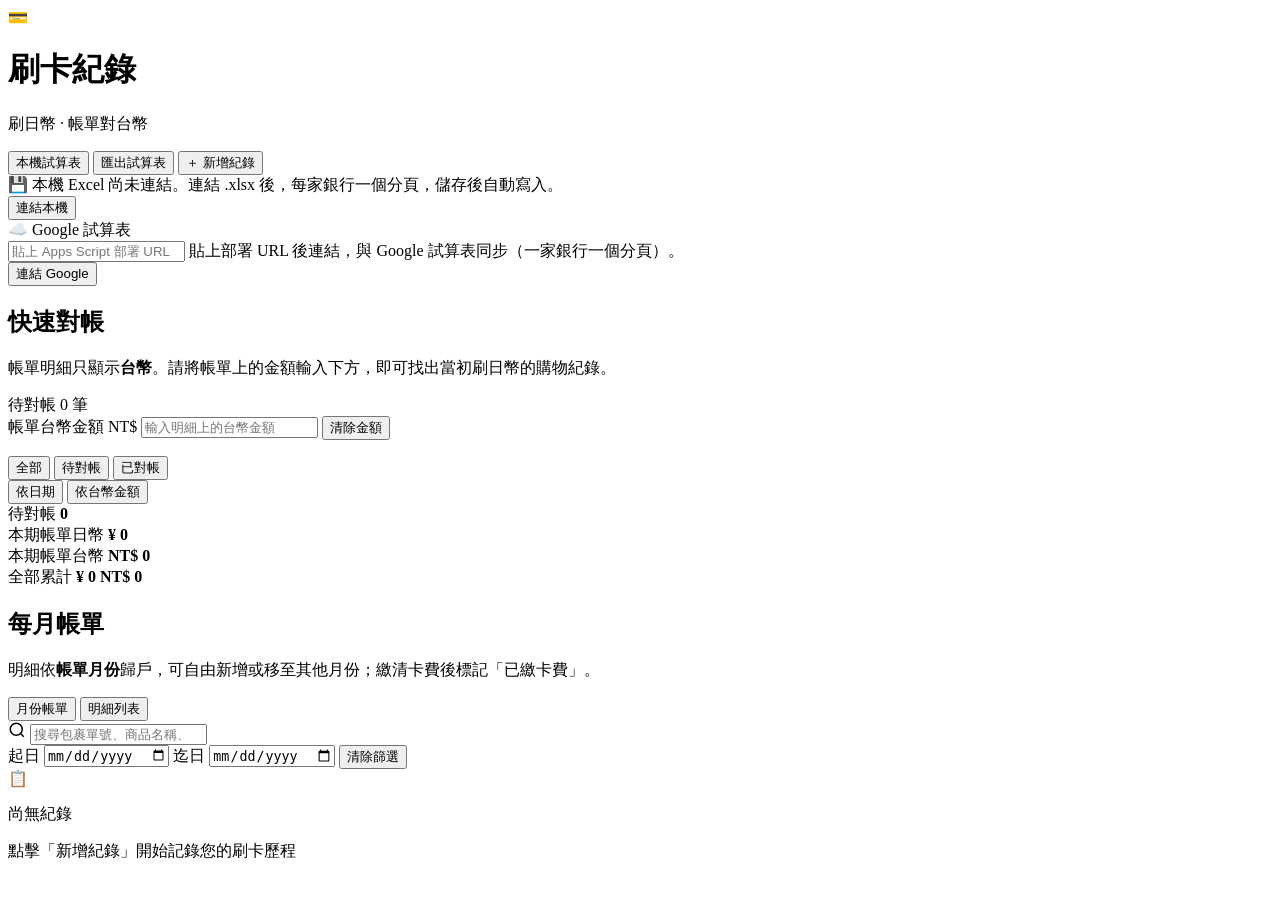
==== index.html @ e6d097ca "Add files via upload" ====
<!DOCTYPE html>
<html lang="zh-Hant">
<head>
  <meta charset="UTF-8" />
  <meta name="viewport" content="width=device-width, initial-scale=1.0" />
  <title>刷卡紀錄 · 對帳</title>
  <link rel="preconnect" href="https://fonts.googleapis.com" />
  <link rel="preconnect" href="https://fonts.gstatic.com" crossorigin />
  <link href="https://fonts.googleapis.com/css2?family=Noto+Sans+TC:wght@400;500;600;700&family=JetBrains+Mono:wght@500&display=swap" rel="stylesheet" />
  <link rel="stylesheet" href="css/style.css" />
</head>
<body>
  <div class="app">
    <header class="header">
      <div class="header__brand">
        <span class="header__logo" aria-hidden="true">💳</span>
        <div>
          <h1 class="header__title" id="headerTitle">刷卡紀錄</h1>
          <p class="header__subtitle" id="headerSubtitle">刷日幣 · 帳單對台幣</p>
        </div>
      </div>
      <div class="header__actions">
        <button type="button" class="btn btn--ghost" id="btnLinkSpreadsheetHeader" title="連結本機 Excel">本機試算表</button>
        <button type="button" class="btn btn--ghost" id="btnExport" title="匯出 Excel（一家銀行一個分頁）">匯出試算表</button>
        <button type="button" class="btn btn--primary" id="btnAdd">＋ 新增紀錄</button>
      </div>
    </header>

    <div class="spreadsheet-bar" id="spreadsheetBar" aria-live="polite">
      <span class="spreadsheet-bar__icon" aria-hidden="true">💾</span>
      <span class="spreadsheet-bar__label">本機 Excel</span>
      <span class="spreadsheet-bar__text" id="spreadsheetStatus">尚未連結。連結 .xlsx 後，每家銀行一個分頁，儲存後自動寫入。</span>
      <div class="spreadsheet-bar__actions">
        <button type="button" class="btn btn--ghost btn--sm" id="btnLinkSpreadsheet" title="連結本機 Excel">連結本機</button>
        <button type="button" class="btn btn--ghost btn--sm" id="btnSyncSpreadsheet" hidden>同步本機</button>
        <button type="button" class="btn btn--ghost btn--sm" id="btnUnlinkSpreadsheet" hidden>解除</button>
      </div>
    </div>

    <div class="spreadsheet-bar spreadsheet-bar--google" id="googleBar" aria-live="polite">
      <span class="spreadsheet-bar__icon" aria-hidden="true">☁️</span>
      <span class="spreadsheet-bar__label">Google 試算表</span>
      <div class="spreadsheet-bar__google-setup">
        <input type="url" id="gasUrlInput" class="spreadsheet-bar__url" placeholder="貼上 Apps Script 部署 URL" autocomplete="off" spellcheck="false" />
        <span class="spreadsheet-bar__text" id="googleStatus">貼上部署 URL 後連結，與 Google 試算表同步（一家銀行一個分頁）。</span>
      </div>
      <div class="spreadsheet-bar__actions">
        <button type="button" class="btn btn--ghost btn--sm" id="btnConnectGoogle">連結 Google</button>
        <button type="button" class="btn btn--ghost btn--sm" id="btnPullGoogle" hidden>從雲端載入</button>
        <button type="button" class="btn btn--ghost btn--sm" id="btnSyncGoogle" hidden>立即上傳</button>
        <button type="button" class="btn btn--ghost btn--sm" id="btnDisconnectGoogle" hidden>解除</button>
      </div>
    </div>

    <nav class="bank-switcher" id="bankSwitcher" role="tablist" aria-label="選擇發卡銀行"></nav>

    <section class="reconcile" aria-label="對帳工具">
      <div class="reconcile__top">
        <div>
          <h2 class="reconcile__title">快速對帳</h2>
          <p class="reconcile__desc" id="reconcileDesc">帳單明細只顯示<strong>台幣</strong>。請將帳單上的金額輸入下方，即可找出當初刷日幣的購物紀錄。</p>
        </div>
        <span class="reconcile__pending" id="statPending">待對帳 0 筆</span>
      </div>
      <div class="reconcile__lookup">
        <label class="bill-lookup">
          <span class="bill-lookup__label">帳單台幣金額</span>
          <span class="bill-lookup__input-wrap">
            <span class="bill-lookup__prefix">NT$</span>
            <input type="number" id="billTwdLookup" class="bill-lookup__input" placeholder="輸入明細上的台幣金額" min="0" step="1" inputmode="numeric" />
          </span>
        </label>
        <button type="button" class="btn btn--ghost btn--sm" id="btnClearBillLookup">清除金額</button>
      </div>
      <p class="reconcile__result" id="matchHint" aria-live="polite"></p>
      <div class="reconcile__controls">
        <div class="tab-group" role="tablist" aria-label="對帳狀態">
          <button type="button" class="tab tab--active" data-status="all" role="tab" aria-selected="true">全部</button>
          <button type="button" class="tab" data-status="pending" role="tab">待對帳</button>
          <button type="button" class="tab" data-status="done" role="tab">已對帳</button>
        </div>
        <div class="tab-group" role="tablist" aria-label="排序">
          <button type="button" class="tab tab--active" data-sort="date" role="tab">依日期</button>
          <button type="button" class="tab" data-sort="twd" role="tab">依台幣金額</button>
        </div>
      </div>
    </section>

    <section class="stats stats--dual" aria-label="統計摘要">
      <article class="stat-card stat-card--pending">
        <span class="stat-card__label">待對帳</span>
        <strong class="stat-card__value" id="statPendingCount">0</strong>
      </article>
      <article class="stat-card stat-card--jpy">
        <span class="stat-card__label">本期帳單日幣</span>
        <strong class="stat-card__value" id="statMonthJpy">¥ 0</strong>
      </article>
      <article class="stat-card stat-card--accent">
        <span class="stat-card__label">本期帳單台幣</span>
        <strong class="stat-card__value" id="statMonthTwd">NT$ 0</strong>
      </article>
      <article class="stat-card stat-card--all">
        <span class="stat-card__label">全部累計</span>
        <strong class="stat-card__value stat-card__value--sm" id="statAllJpy">¥ 0</strong>
        <strong class="stat-card__value" id="statAllTwd">NT$ 0</strong>
      </article>
    </section>

    <section class="monthly-bills" id="monthlyBillsSection" aria-label="每月帳單">
      <div class="monthly-bills__head">
        <div>
          <h2 class="monthly-bills__title">每月帳單</h2>
          <p class="monthly-bills__desc" id="monthlyBillsDesc">明細依<strong>帳單月份</strong>歸戶，可自由新增或移至其他月份；繳清卡費後標記「已繳卡費」。</p>
        </div>
        <div class="view-mode tab-group" role="tablist" aria-label="檢視模式">
          <button type="button" class="tab tab--active" data-view="bills" role="tab" aria-selected="true">月份帳單</button>
          <button type="button" class="tab" data-view="list" role="tab">明細列表</button>
        </div>
      </div>
      <div class="monthly-bills__list" id="monthlyBillsList"></div>
      <p class="monthly-bills__empty" id="monthlyBillsEmpty" hidden>尚無帳單資料，請先新增刷卡紀錄。</p>
    </section>

    <section class="toolbar" id="toolbarSection">
      <div class="search">
        <svg class="search__icon" width="18" height="18" viewBox="0 0 24 24" fill="none" stroke="currentColor" stroke-width="2" aria-hidden="true"><circle cx="11" cy="11" r="8"/><path d="m21 21-4.3-4.3"/></svg>
        <input type="search" id="searchInput" class="search__input" placeholder="搜尋包裹單號、商品名稱、台幣金額…" autocomplete="off" />
      </div>
      <div class="filters">
        <label class="filter-label">
          <span>起日</span>
          <input type="date" id="filterFrom" class="filter-date" />
        </label>
        <label class="filter-label">
          <span>迄日</span>
          <input type="date" id="filterTo" class="filter-date" />
        </label>
        <button type="button" class="btn btn--ghost btn--sm" id="btnClearFilter">清除篩選</button>
      </div>
    </section>

    <main class="records" id="recordsList" role="list" aria-label="刷卡紀錄列表">
      <div class="empty" id="emptyState">
        <div class="empty__icon" aria-hidden="true">📋</div>
        <p class="empty__title">尚無紀錄</p>
        <p class="empty__hint">點擊「新增紀錄」開始記錄您的刷卡歷程</p>
      </div>
    </main>
  </div>

  <!-- 新增 / 編輯 對話框 -->
  <dialog class="modal" id="recordModal">
    <form class="modal__form" id="recordForm" method="dialog">
      <header class="modal__header">
        <h2 class="modal__title" id="modalTitle">新增刷卡紀錄</h2>
        <button type="button" class="modal__close" id="btnCloseModal" aria-label="關閉">×</button>
      </header>
      <div class="modal__body">
        <input type="hidden" id="recordId" />
        <label class="field field--bank">
          <span class="field__label">發卡銀行 <em class="required">*</em></span>
          <select id="bankId" class="field__input" required></select>
          <span class="field__hint">切換上方分頁可檢視各銀行帳單；新增時預設為目前選取的銀行</span>
        </label>
        <label class="field">
          <span class="field__label">包裹單號 <em class="required">*</em></span>
          <input type="text" id="packageNo" class="field__input" placeholder="例：TW123456789" required maxlength="64" />
        </label>
        <fieldset class="products-field">
          <div class="products-field__head">
            <legend class="products-field__legend">商品明細 <em class="required">*</em></legend>
            <button type="button" class="btn btn--ghost btn--sm" id="btnAddProduct">＋ 新增商品</button>
          </div>
          <p class="field__hint">每項請填：名稱、數量、該項日幣金額</p>
          <div class="product-row-labels" aria-hidden="true">
            <span>商品名稱</span><span>數量</span><span>日幣金額</span><span></span>
          </div>
          <div class="products-list" id="productsList"></div>
          <fieldset class="deductions-field">
            <legend class="deductions-field__legend">折抵（選填，自動從日幣合計扣除）</legend>
            <div class="field-row field-row--deductions">
              <label class="field field--deduction">
                <span class="field__label">亞馬遜積分抵扣 ¥</span>
                <input type="number" id="amazonPointsJpy" class="field__input" placeholder="0" min="0" step="1" value="0" />
              </label>
              <label class="field field--deduction">
                <span class="field__label">平台優惠券抵扣 ¥</span>
                <input type="number" id="couponJpy" class="field__input" placeholder="0" min="0" step="1" value="0" />
              </label>
            </div>
          </fieldset>
          <div class="jpy-summary" id="productsJpyTotal" aria-live="polite"></div>
        </fieldset>
        <fieldset class="amount-group">
          <legend class="amount-group__legend">帳單台幣（選填）</legend>
          <label class="field field--currency">
            <span class="field__label"><span class="currency-badge currency-badge--twd">NT$</span> 台幣金額（帳單明細）</span>
            <input type="number" id="amountTwd" class="field__input" placeholder="收到帳單後填入，可先留空" min="0" step="1" />
          </label>
          <p class="amount-group__hint">日幣＝商品加總 − 積分 − 優惠券；台幣等帳單出來再填。</p>
        </fieldset>
        <div class="field-row">
          <label class="field">
            <span class="field__label">刷卡日期 <em class="required">*</em></span>
            <input type="date" id="payDate" class="field__input" required />
          </label>
          <label class="field">
            <span class="field__label">歸屬帳單月份 <em class="required">*</em></span>
            <div class="field__row-inline">
              <input type="month" id="billMonth" class="field__input" required />
              <button type="button" class="btn btn--ghost btn--sm" id="btnApplyBillMonth">依刷卡日帶入</button>
            </div>
            <span class="field__hint" id="billMonthHint">可自由選擇；新增時預設依該銀行結帳日推算</span>
          </label>
        </div>
        <label class="field">
          <span class="field__label">備註（選填）</span>
          <textarea id="note" class="field__input field__textarea" rows="2" placeholder="例：分期、退貨中、對帳已核" maxlength="300"></textarea>
        </label>
      </div>
      <footer class="modal__footer">
        <button type="button" class="btn btn--ghost" id="btnCancel">取消</button>
        <button type="submit" class="btn btn--primary">儲存</button>
      </footer>
    </form>
  </dialog>

  <!-- 刪除確認 -->
  <dialog class="modal modal--sm" id="deleteModal">
    <div class="modal__form">
      <header class="modal__header">
        <h2 class="modal__title">確認刪除？</h2>
      </header>
      <p class="modal__text" id="deletePreview">此筆紀錄將無法復原。</p>
      <footer class="modal__footer">
        <button type="button" class="btn btn--ghost" id="btnCancelDelete">取消</button>
        <button type="button" class="btn btn--danger" id="btnConfirmDelete">刪除</button>
      </footer>
    </div>
  </dialog>

  <script src="https://cdn.sheetjs.com/xlsx-0.20.3/package/dist/xlsx.full.min.js"></script>
  <script src="js/app.js"></script>
</body>
</html>
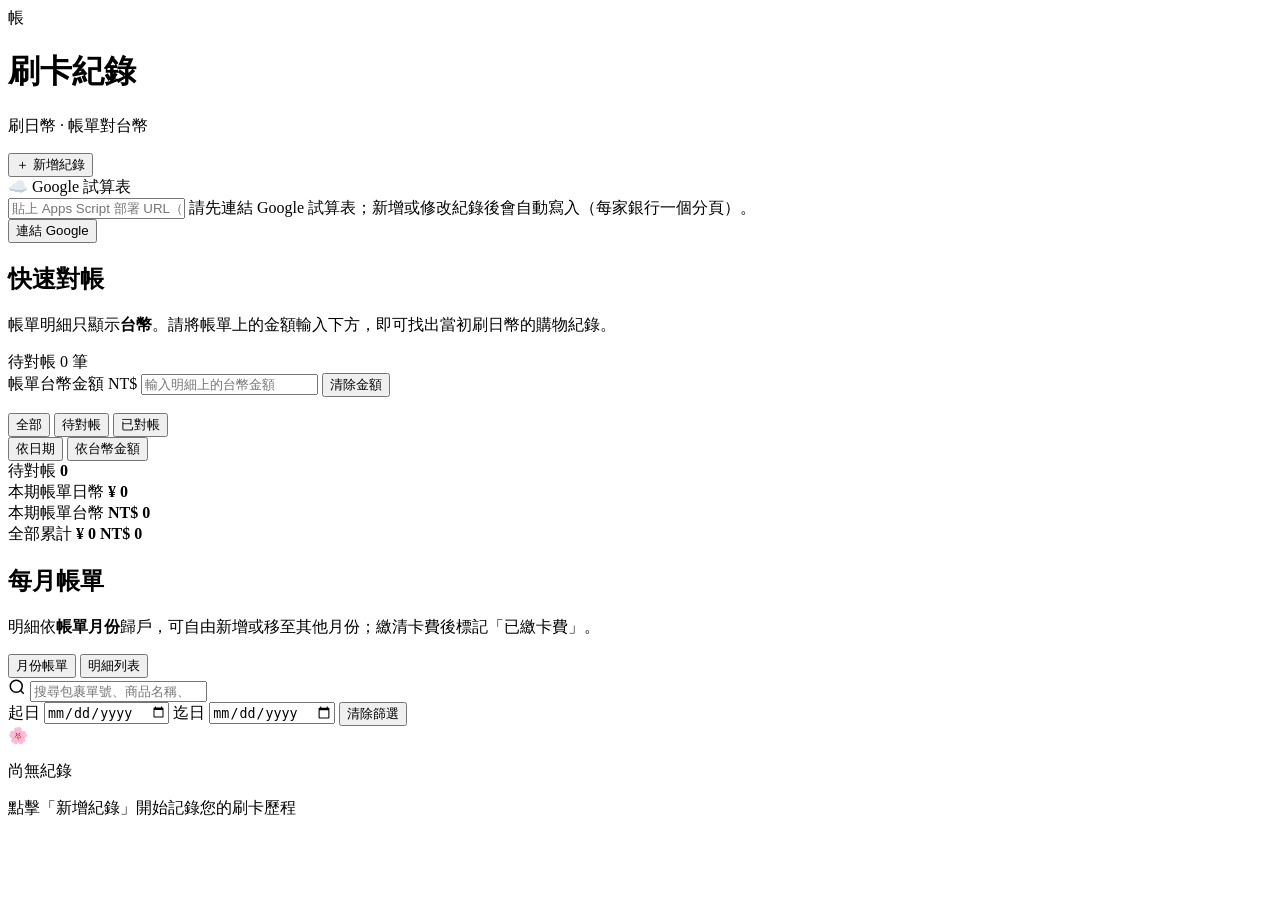
==== commit 819fa4de: "Add files via upload" ====
--- a/index.html
+++ b/index.html
@@ -6,43 +6,37 @@
   <title>刷卡紀錄 · 對帳</title>
   <link rel="preconnect" href="https://fonts.googleapis.com" />
   <link rel="preconnect" href="https://fonts.gstatic.com" crossorigin />
-  <link href="https://fonts.googleapis.com/css2?family=Noto+Sans+TC:wght@400;500;600;700&family=JetBrains+Mono:wght@500&display=swap" rel="stylesheet" />
+  <link href="https://fonts.googleapis.com/css2?family=Noto+Sans+JP:wght@400;500;600;700&family=Noto+Sans+TC:wght@400;500;600;700&family=JetBrains+Mono:wght@500&display=swap" rel="stylesheet" />
   <link rel="stylesheet" href="css/style.css" />
 </head>
 <body>
   <div class="app">
     <header class="header">
       <div class="header__brand">
-        <span class="header__logo" aria-hidden="true">💳</span>
+        <span class="header__logo" aria-hidden="true"><span class="header__logo-mark">帳</span></span>
         <div>
           <h1 class="header__title" id="headerTitle">刷卡紀錄</h1>
           <p class="header__subtitle" id="headerSubtitle">刷日幣 · 帳單對台幣</p>
         </div>
       </div>
       <div class="header__actions">
-        <button type="button" class="btn btn--ghost" id="btnLinkSpreadsheetHeader" title="連結本機 Excel">本機試算表</button>
-        <button type="button" class="btn btn--ghost" id="btnExport" title="匯出 Excel（一家銀行一個分頁）">匯出試算表</button>
         <button type="button" class="btn btn--primary" id="btnAdd">＋ 新增紀錄</button>
       </div>
     </header>
 
-    <div class="spreadsheet-bar" id="spreadsheetBar" aria-live="polite">
-      <span class="spreadsheet-bar__icon" aria-hidden="true">💾</span>
-      <span class="spreadsheet-bar__label">本機 Excel</span>
-      <span class="spreadsheet-bar__text" id="spreadsheetStatus">尚未連結。連結 .xlsx 後，每家銀行一個分頁，儲存後自動寫入。</span>
-      <div class="spreadsheet-bar__actions">
-        <button type="button" class="btn btn--ghost btn--sm" id="btnLinkSpreadsheet" title="連結本機 Excel">連結本機</button>
-        <button type="button" class="btn btn--ghost btn--sm" id="btnSyncSpreadsheet" hidden>同步本機</button>
-        <button type="button" class="btn btn--ghost btn--sm" id="btnUnlinkSpreadsheet" hidden>解除</button>
-      </div>
+    <div class="origin-warning" id="originWarning" hidden>
+      <strong>請改用本機伺服器開啟此頁</strong>
+      <span id="originWarningText">直接雙擊 index.html（file://）時，瀏覽器可能無法穩定連線 Google 試算表。</span>
+      <code id="originWarningCmd">python -m http.server 8080</code>
+      <span>→ 瀏覽器開啟 <strong>http://localhost:8080</strong></span>
     </div>
 
-    <div class="spreadsheet-bar spreadsheet-bar--google" id="googleBar" aria-live="polite">
+    <div class="spreadsheet-bar" id="googleBar" aria-live="polite">
       <span class="spreadsheet-bar__icon" aria-hidden="true">☁️</span>
       <span class="spreadsheet-bar__label">Google 試算表</span>
       <div class="spreadsheet-bar__google-setup">
-        <input type="url" id="gasUrlInput" class="spreadsheet-bar__url" placeholder="貼上 Apps Script 部署 URL" autocomplete="off" spellcheck="false" />
-        <span class="spreadsheet-bar__text" id="googleStatus">貼上部署 URL 後連結，與 Google 試算表同步（一家銀行一個分頁）。</span>
+        <input type="url" id="gasUrlInput" class="spreadsheet-bar__url" placeholder="貼上 Apps Script 部署 URL（結尾 /exec）" autocomplete="off" spellcheck="false" />
+        <span class="spreadsheet-bar__text" id="googleStatus">請先連結 Google 試算表；新增或修改紀錄後會自動寫入（每家銀行一個分頁）。</span>
       </div>
       <div class="spreadsheet-bar__actions">
         <button type="button" class="btn btn--ghost btn--sm" id="btnConnectGoogle">連結 Google</button>
@@ -141,7 +135,7 @@
 
     <main class="records" id="recordsList" role="list" aria-label="刷卡紀錄列表">
       <div class="empty" id="emptyState">
-        <div class="empty__icon" aria-hidden="true">📋</div>
+        <div class="empty__icon" aria-hidden="true">🌸</div>
         <p class="empty__title">尚無紀錄</p>
         <p class="empty__hint">點擊「新增紀錄」開始記錄您的刷卡歷程</p>
       </div>
@@ -239,7 +233,6 @@
     </div>
   </dialog>
 
-  <script src="https://cdn.sheetjs.com/xlsx-0.20.3/package/dist/xlsx.full.min.js"></script>
   <script src="js/app.js"></script>
 </body>
 </html>
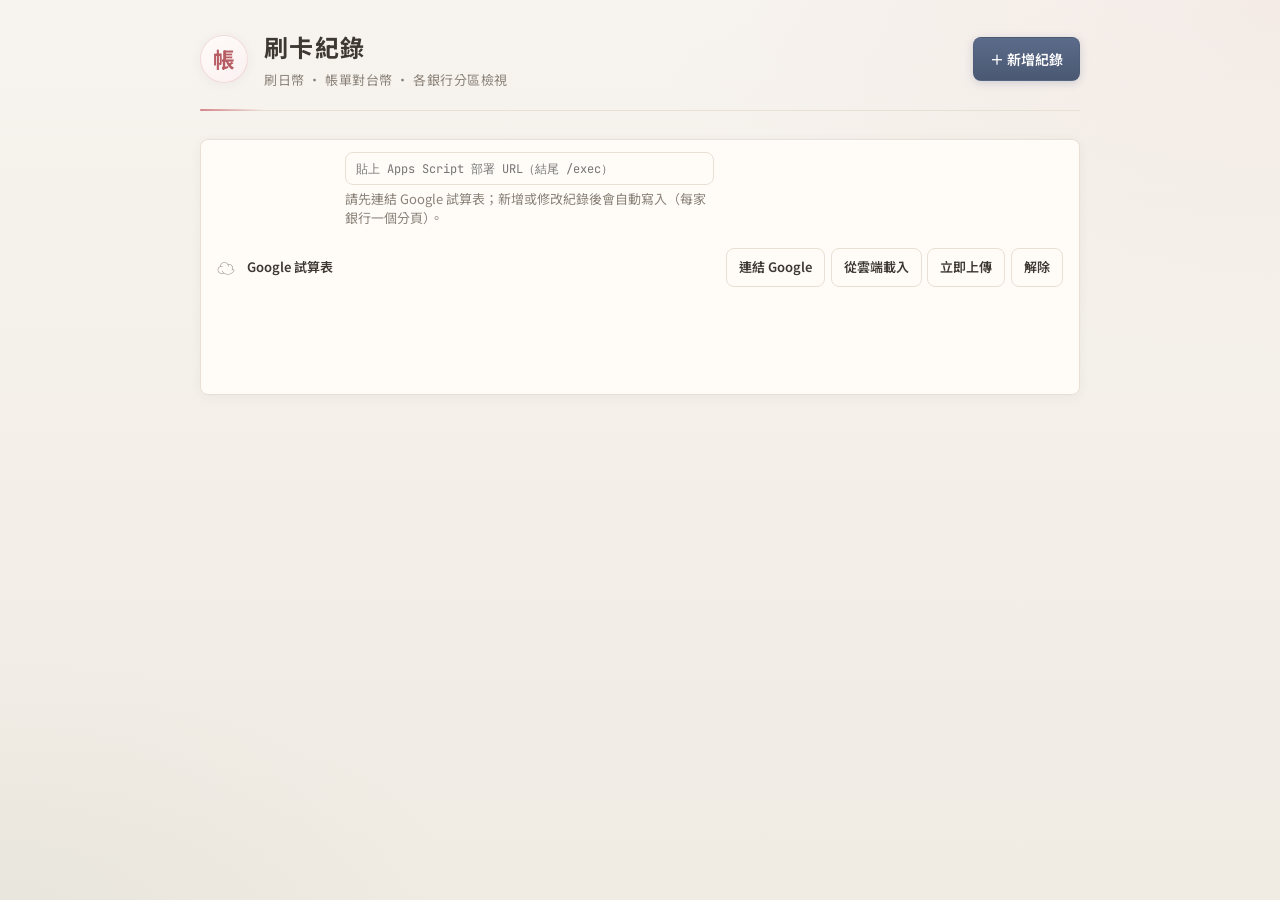
==== commit 50a394fc: "Add files via upload" ====
--- a/index.html
+++ b/index.html
@@ -16,7 +16,7 @@
         <span class="header__logo" aria-hidden="true"><span class="header__logo-mark">帳</span></span>
         <div>
           <h1 class="header__title" id="headerTitle">刷卡紀錄</h1>
-          <p class="header__subtitle" id="headerSubtitle">刷日幣 · 帳單對台幣</p>
+          <p class="header__subtitle" id="headerSubtitle">刷日幣 · 帳單對台幣 · 各銀行分區檢視</p>
         </div>
       </div>
       <div class="header__actions">
@@ -46,100 +46,9 @@
       </div>
     </div>
 
-    <nav class="bank-switcher" id="bankSwitcher" role="tablist" aria-label="選擇發卡銀行"></nav>
+    <section class="bank-overview" id="bankOverview" aria-label="各銀行總覽"></section>
 
-    <section class="reconcile" aria-label="對帳工具">
-      <div class="reconcile__top">
-        <div>
-          <h2 class="reconcile__title">快速對帳</h2>
-          <p class="reconcile__desc" id="reconcileDesc">帳單明細只顯示<strong>台幣</strong>。請將帳單上的金額輸入下方，即可找出當初刷日幣的購物紀錄。</p>
-        </div>
-        <span class="reconcile__pending" id="statPending">待對帳 0 筆</span>
-      </div>
-      <div class="reconcile__lookup">
-        <label class="bill-lookup">
-          <span class="bill-lookup__label">帳單台幣金額</span>
-          <span class="bill-lookup__input-wrap">
-            <span class="bill-lookup__prefix">NT$</span>
-            <input type="number" id="billTwdLookup" class="bill-lookup__input" placeholder="輸入明細上的台幣金額" min="0" step="1" inputmode="numeric" />
-          </span>
-        </label>
-        <button type="button" class="btn btn--ghost btn--sm" id="btnClearBillLookup">清除金額</button>
-      </div>
-      <p class="reconcile__result" id="matchHint" aria-live="polite"></p>
-      <div class="reconcile__controls">
-        <div class="tab-group" role="tablist" aria-label="對帳狀態">
-          <button type="button" class="tab tab--active" data-status="all" role="tab" aria-selected="true">全部</button>
-          <button type="button" class="tab" data-status="pending" role="tab">待對帳</button>
-          <button type="button" class="tab" data-status="done" role="tab">已對帳</button>
-        </div>
-        <div class="tab-group" role="tablist" aria-label="排序">
-          <button type="button" class="tab tab--active" data-sort="date" role="tab">依日期</button>
-          <button type="button" class="tab" data-sort="twd" role="tab">依台幣金額</button>
-        </div>
-      </div>
-    </section>
-
-    <section class="stats stats--dual" aria-label="統計摘要">
-      <article class="stat-card stat-card--pending">
-        <span class="stat-card__label">待對帳</span>
-        <strong class="stat-card__value" id="statPendingCount">0</strong>
-      </article>
-      <article class="stat-card stat-card--jpy">
-        <span class="stat-card__label">本期帳單日幣</span>
-        <strong class="stat-card__value" id="statMonthJpy">¥ 0</strong>
-      </article>
-      <article class="stat-card stat-card--accent">
-        <span class="stat-card__label">本期帳單台幣</span>
-        <strong class="stat-card__value" id="statMonthTwd">NT$ 0</strong>
-      </article>
-      <article class="stat-card stat-card--all">
-        <span class="stat-card__label">全部累計</span>
-        <strong class="stat-card__value stat-card__value--sm" id="statAllJpy">¥ 0</strong>
-        <strong class="stat-card__value" id="statAllTwd">NT$ 0</strong>
-      </article>
-    </section>
-
-    <section class="monthly-bills" id="monthlyBillsSection" aria-label="每月帳單">
-      <div class="monthly-bills__head">
-        <div>
-          <h2 class="monthly-bills__title">每月帳單</h2>
-          <p class="monthly-bills__desc" id="monthlyBillsDesc">明細依<strong>帳單月份</strong>歸戶，可自由新增或移至其他月份；繳清卡費後標記「已繳卡費」。</p>
-        </div>
-        <div class="view-mode tab-group" role="tablist" aria-label="檢視模式">
-          <button type="button" class="tab tab--active" data-view="bills" role="tab" aria-selected="true">月份帳單</button>
-          <button type="button" class="tab" data-view="list" role="tab">明細列表</button>
-        </div>
-      </div>
-      <div class="monthly-bills__list" id="monthlyBillsList"></div>
-      <p class="monthly-bills__empty" id="monthlyBillsEmpty" hidden>尚無帳單資料，請先新增刷卡紀錄。</p>
-    </section>
-
-    <section class="toolbar" id="toolbarSection">
-      <div class="search">
-        <svg class="search__icon" width="18" height="18" viewBox="0 0 24 24" fill="none" stroke="currentColor" stroke-width="2" aria-hidden="true"><circle cx="11" cy="11" r="8"/><path d="m21 21-4.3-4.3"/></svg>
-        <input type="search" id="searchInput" class="search__input" placeholder="搜尋包裹單號、商品名稱、台幣金額…" autocomplete="off" />
-      </div>
-      <div class="filters">
-        <label class="filter-label">
-          <span>起日</span>
-          <input type="date" id="filterFrom" class="filter-date" />
-        </label>
-        <label class="filter-label">
-          <span>迄日</span>
-          <input type="date" id="filterTo" class="filter-date" />
-        </label>
-        <button type="button" class="btn btn--ghost btn--sm" id="btnClearFilter">清除篩選</button>
-      </div>
-    </section>
-
-    <main class="records" id="recordsList" role="list" aria-label="刷卡紀錄列表">
-      <div class="empty" id="emptyState">
-        <div class="empty__icon" aria-hidden="true">🌸</div>
-        <p class="empty__title">尚無紀錄</p>
-        <p class="empty__hint">點擊「新增紀錄」開始記錄您的刷卡歷程</p>
-      </div>
-    </main>
+    <div class="bank-panels" id="bankPanels" aria-label="各銀行紀錄"></div>
   </div>
 
   <!-- 新增 / 編輯 對話框 -->
@@ -154,7 +63,7 @@
         <label class="field field--bank">
           <span class="field__label">發卡銀行 <em class="required">*</em></span>
           <select id="bankId" class="field__input" required></select>
-          <span class="field__hint">切換上方分頁可檢視各銀行帳單；新增時預設為目前選取的銀行</span>
+          <span class="field__hint">各銀行紀錄分區顯示；新增時請選擇正確的發卡銀行</span>
         </label>
         <label class="field">
           <span class="field__label">包裹單號 <em class="required">*</em></span>
--- a/css/style.css
+++ b/css/style.css
@@ -0,0 +1,1665 @@
+:root {
+  /* 日系和纸 · 樱 · 靛 · 抹茶 */
+  --bg: #f7f4ef;
+  --bg-warm: #f0ebe3;
+  --surface: #fffcf8;
+  --surface-2: #f9f6f1;
+  --border: #e8e0d4;
+  --border-soft: #f0ebe3;
+  --text: #3d3832;
+  --text-muted: #8a8279;
+  --primary: #5b6b8a;
+  --primary-hover: #4a5872;
+  --primary-soft: #eef1f6;
+  --accent: #6b8f71;
+  --accent-hover: #5a7a60;
+  --accent-soft: #edf3ee;
+  --sakura: #d4848a;
+  --sakura-soft: #faf0f1;
+  --sakura-deep: #b85c63;
+  --jpy: #b85c63;
+  --jpy-soft: #faf0f1;
+  --indigo: #5b6b8a;
+  --indigo-soft: #eef1f6;
+  --danger: #c45c5c;
+  --danger-soft: #fdf0f0;
+  --gold: #c4a574;
+  --gold-soft: #faf6ef;
+  --shadow: 0 2px 16px rgba(61, 56, 50, 0.06);
+  --shadow-lg: 0 8px 32px rgba(61, 56, 50, 0.1);
+  --shadow-card: 0 1px 0 rgba(255, 255, 255, 0.8) inset, 0 2px 12px rgba(61, 56, 50, 0.05);
+  --radius: 12px;
+  --radius-sm: 8px;
+  --radius-pill: 999px;
+  --font: "Noto Sans TC", "Noto Sans JP", "Hiragino Sans", "Yu Gothic UI", sans-serif;
+  --font-jp: "Noto Sans JP", "Noto Sans TC", sans-serif;
+  --mono: "JetBrains Mono", "SF Mono", ui-monospace, monospace;
+}
+
+*,
+*::before,
+*::after {
+  box-sizing: border-box;
+}
+
+html {
+  font-size: 16px;
+  -webkit-font-smoothing: antialiased;
+}
+
+body {
+  margin: 0;
+  min-height: 100vh;
+  font-family: var(--font);
+  color: var(--text);
+  line-height: 1.6;
+  background-color: var(--bg);
+  background-image:
+    radial-gradient(ellipse 100% 80% at 100% 0%, rgba(212, 132, 138, 0.08), transparent 50%),
+    radial-gradient(ellipse 80% 60% at 0% 100%, rgba(107, 143, 113, 0.06), transparent 45%),
+    linear-gradient(180deg, var(--bg) 0%, var(--bg-warm) 100%);
+  background-attachment: fixed;
+}
+
+body::before {
+  content: "";
+  position: fixed;
+  inset: 0;
+  pointer-events: none;
+  opacity: 0.35;
+  background-image: url("data:image/svg+xml,%3Csvg xmlns='http://www.w3.org/2000/svg' width='80' height='80' viewBox='0 0 80 80'%3E%3Cg fill='%23d4c4b0' fill-opacity='0.15'%3E%3Ccircle cx='40' cy='40' r='1'/%3E%3C/g%3E%3C/svg%3E");
+  z-index: -1;
+}
+
+.app {
+  max-width: 920px;
+  margin: 0 auto;
+  padding: 1.75rem 1.25rem 3.5rem;
+}
+
+/* Header */
+.header {
+  display: flex;
+  flex-wrap: wrap;
+  align-items: center;
+  justify-content: space-between;
+  gap: 1rem;
+  margin-bottom: 1.75rem;
+  padding-bottom: 1.25rem;
+  border-bottom: 1px solid var(--border);
+  position: relative;
+}
+
+.header::after {
+  content: "";
+  position: absolute;
+  bottom: -1px;
+  left: 0;
+  width: 4rem;
+  height: 2px;
+  background: linear-gradient(90deg, var(--sakura), transparent);
+  border-radius: 2px;
+}
+
+.header__brand {
+  display: flex;
+  align-items: center;
+  gap: 1rem;
+}
+
+.header__logo {
+  display: flex;
+  align-items: center;
+  justify-content: center;
+  width: 3rem;
+  height: 3rem;
+  border-radius: 50%;
+  background: linear-gradient(145deg, var(--surface) 0%, var(--sakura-soft) 100%);
+  border: 1px solid rgba(212, 132, 138, 0.25);
+  box-shadow: var(--shadow-card);
+}
+
+.header__logo-mark {
+  font-family: var(--font-jp);
+  font-size: 1.35rem;
+  font-weight: 700;
+  color: var(--sakura-deep);
+  line-height: 1;
+}
+
+.header__title {
+  margin: 0;
+  font-family: var(--font-jp);
+  font-size: 1.5rem;
+  font-weight: 700;
+  letter-spacing: 0.06em;
+  color: var(--text);
+}
+
+.header__subtitle {
+  margin: 0.2rem 0 0;
+  font-size: 0.8125rem;
+  color: var(--text-muted);
+  letter-spacing: 0.04em;
+}
+
+.header__actions {
+  display: flex;
+  gap: 0.5rem;
+}
+
+/* Bank switcher */
+.bank-switcher {
+  display: flex;
+  flex-wrap: wrap;
+  gap: 0.5rem;
+  margin-bottom: 1.25rem;
+  padding: 0.3rem;
+  background: var(--surface);
+  border: 1px solid var(--border);
+  border-radius: var(--radius);
+  box-shadow: var(--shadow-card);
+}
+
+.bank-tab {
+  flex: 1 1 auto;
+  min-width: 7rem;
+  padding: 0.625rem 1rem;
+  border: 1px solid transparent;
+  border-radius: var(--radius-sm);
+  background: transparent;
+  font-family: var(--font);
+  font-size: 0.9375rem;
+  font-weight: 600;
+  color: var(--text-muted);
+  cursor: pointer;
+  transition: background 0.2s, color 0.2s, border-color 0.2s, transform 0.15s;
+}
+
+.bank-tab:hover {
+  background: var(--surface-2);
+  color: var(--text);
+}
+
+.bank-tab--active {
+  background: var(--indigo-soft);
+  border-color: rgba(91, 107, 138, 0.2);
+  color: var(--indigo);
+  box-shadow: 0 1px 0 rgba(255, 255, 255, 0.6) inset;
+}
+
+.bank-tab:focus-visible {
+  outline: 2px solid var(--sakura);
+  outline-offset: 2px;
+}
+
+.field--bank {
+  margin-bottom: 0.25rem;
+}
+
+.origin-warning {
+  margin-bottom: 1rem;
+  padding: 0.75rem 1rem;
+  border-radius: var(--radius-sm);
+  border: 1px solid rgba(196, 92, 92, 0.25);
+  background: var(--danger-soft);
+  color: #8b4545;
+  font-size: 0.8125rem;
+  line-height: 1.55;
+}
+
+.origin-warning code {
+  display: inline-block;
+  margin: 0.35rem 0.25rem 0.35rem 0;
+  padding: 0.15rem 0.45rem;
+  border-radius: 6px;
+  background: rgba(255, 255, 255, 0.8);
+  font-family: var(--mono);
+  font-size: 0.75rem;
+}
+
+/* Spreadsheet sync bar */
+.spreadsheet-bar {
+  display: flex;
+  flex-wrap: wrap;
+  align-items: center;
+  gap: 0.5rem 0.75rem;
+  margin-bottom: 1rem;
+  padding: 0.75rem 1rem;
+  background: var(--surface);
+  border: 1px solid var(--border);
+  border-radius: var(--radius-sm);
+  font-size: 0.8125rem;
+  color: var(--text-muted);
+  box-shadow: var(--shadow-card);
+}
+
+.spreadsheet-bar--linked {
+  border-color: rgba(107, 143, 113, 0.35);
+  background: linear-gradient(135deg, var(--accent-soft) 0%, var(--surface) 100%);
+}
+
+.spreadsheet-bar--warn {
+  border-color: rgba(196, 165, 116, 0.45);
+  background: var(--gold-soft);
+}
+
+.spreadsheet-bar--error {
+  border-color: rgba(196, 92, 92, 0.3);
+  background: var(--danger-soft);
+}
+
+.spreadsheet-bar__icon {
+  font-size: 1.125rem;
+  line-height: 1;
+}
+
+.spreadsheet-bar__text {
+  flex: 1 1 12rem;
+  line-height: 1.45;
+}
+
+.spreadsheet-bar__text strong {
+  color: var(--text);
+  font-weight: 600;
+}
+
+.spreadsheet-bar__actions {
+  display: flex;
+  flex-wrap: wrap;
+  gap: 0.35rem;
+}
+
+.spreadsheet-bar__label {
+  font-weight: 600;
+  color: var(--text);
+  font-size: 0.8125rem;
+  white-space: nowrap;
+}
+
+.spreadsheet-bar__google-setup {
+  flex: 1 1 16rem;
+  display: flex;
+  flex-direction: column;
+  gap: 0.35rem;
+  min-width: 0;
+}
+
+.spreadsheet-bar__url {
+  width: 100%;
+  padding: 0.45rem 0.625rem;
+  border: 1px solid var(--border);
+  border-radius: 8px;
+  font-family: var(--mono);
+  font-size: 0.75rem;
+  color: var(--text);
+  background: var(--surface);
+}
+
+.spreadsheet-bar__url:focus {
+  outline: none;
+  border-color: var(--indigo);
+  box-shadow: 0 0 0 3px rgba(91, 107, 138, 0.1);
+}
+
+.spreadsheet-bar--linked .spreadsheet-bar__url {
+  display: none;
+}
+
+/* Stats */
+.stats {
+  display: grid;
+  grid-template-columns: repeat(3, 1fr);
+  gap: 0.75rem;
+  margin-bottom: 1.25rem;
+}
+
+.stats--dual {
+  grid-template-columns: repeat(4, 1fr);
+}
+
+.stat-card--jpy {
+  background: linear-gradient(145deg, var(--jpy-soft) 0%, var(--surface) 100%);
+  border-color: rgba(212, 132, 138, 0.25);
+}
+
+.stat-card--jpy .stat-card__value {
+  color: var(--jpy);
+}
+
+.stat-card--pending {
+  background: linear-gradient(145deg, var(--sakura-soft) 0%, var(--surface) 100%);
+  border-color: rgba(212, 132, 138, 0.2);
+}
+
+.stat-card--all .stat-card__value--sm {
+  font-size: 0.95rem;
+  color: var(--jpy);
+  margin-bottom: 0.15rem;
+}
+
+.stat-card__value--sm {
+  display: block;
+}
+
+.stat-card {
+  background: var(--surface);
+  border: 1px solid var(--border);
+  border-radius: var(--radius);
+  padding: 1rem 1.125rem;
+  box-shadow: var(--shadow-card);
+  transition: transform 0.2s, box-shadow 0.2s;
+}
+
+.stat-card:hover {
+  transform: translateY(-1px);
+  box-shadow: var(--shadow);
+}
+
+.stat-card--accent {
+  background: linear-gradient(145deg, var(--accent-soft) 0%, var(--surface) 100%);
+  border-color: rgba(107, 143, 113, 0.25);
+}
+
+.stat-card__label {
+  display: block;
+  font-size: 0.6875rem;
+  font-weight: 600;
+  color: var(--text-muted);
+  letter-spacing: 0.08em;
+  font-family: var(--font-jp);
+}
+
+.stat-card__value {
+  display: block;
+  margin-top: 0.35rem;
+  font-size: 1.35rem;
+  font-weight: 700;
+  font-family: var(--mono);
+  letter-spacing: -0.02em;
+}
+
+/* Reconcile panel */
+.reconcile {
+  background: var(--surface);
+  border: 1px solid var(--border);
+  border-radius: var(--radius);
+  padding: 1.25rem 1.35rem;
+  margin-bottom: 1.25rem;
+  box-shadow: var(--shadow-card);
+  border-left: 3px solid var(--sakura);
+  position: relative;
+  overflow: hidden;
+}
+
+.reconcile::before {
+  content: "";
+  position: absolute;
+  top: 0;
+  right: 0;
+  width: 6rem;
+  height: 6rem;
+  background: radial-gradient(circle at 100% 0%, rgba(212, 132, 138, 0.1), transparent 70%);
+  pointer-events: none;
+}
+
+.reconcile__title {
+  margin: 0;
+  font-family: var(--font-jp);
+  font-size: 1.0625rem;
+  font-weight: 700;
+  letter-spacing: 0.04em;
+}
+
+.reconcile__desc {
+  margin: 0.35rem 0 0;
+  font-size: 0.8125rem;
+  color: var(--text-muted);
+  line-height: 1.5;
+  max-width: 36rem;
+}
+
+.reconcile__desc strong {
+  color: var(--accent);
+  font-weight: 600;
+}
+
+.reconcile__pending {
+  font-size: 0.8125rem;
+  font-weight: 600;
+  color: var(--sakura-deep);
+  background: var(--sakura-soft);
+  padding: 0.35rem 0.85rem;
+  border-radius: var(--radius-pill);
+  white-space: nowrap;
+  border: 1px solid rgba(212, 132, 138, 0.2);
+}
+
+.reconcile__top {
+  display: flex;
+  flex-wrap: wrap;
+  align-items: flex-start;
+  justify-content: space-between;
+  gap: 0.75rem;
+  margin-bottom: 0.875rem;
+  position: relative;
+  z-index: 1;
+}
+
+.reconcile__lookup {
+  display: flex;
+  flex-wrap: wrap;
+  align-items: flex-end;
+  gap: 0.5rem;
+  margin-bottom: 0.5rem;
+}
+
+.bill-lookup {
+  flex: 1;
+  min-width: 220px;
+}
+
+.bill-lookup__label {
+  display: block;
+  font-size: 0.75rem;
+  font-weight: 600;
+  color: var(--text-muted);
+  margin-bottom: 0.3rem;
+}
+
+.bill-lookup__input-wrap {
+  display: flex;
+  align-items: stretch;
+  border: 1px solid rgba(107, 143, 113, 0.45);
+  border-radius: var(--radius-sm);
+  background: var(--accent-soft);
+  overflow: hidden;
+  transition: box-shadow 0.2s, border-color 0.2s;
+}
+
+.bill-lookup__input-wrap:focus-within {
+  border-color: var(--accent);
+  box-shadow: 0 0 0 3px rgba(107, 143, 113, 0.15);
+}
+
+.bill-lookup__prefix {
+  display: flex;
+  align-items: center;
+  padding: 0 0.75rem;
+  font-family: var(--mono);
+  font-weight: 700;
+  font-size: 0.9375rem;
+  color: var(--accent);
+  background: rgba(107, 143, 113, 0.1);
+}
+
+.bill-lookup__input {
+  flex: 1;
+  border: none;
+  padding: 0.75rem 0.875rem;
+  font: inherit;
+  font-size: 1.125rem;
+  font-family: var(--mono);
+  font-weight: 600;
+  background: var(--surface);
+  min-width: 0;
+}
+
+.bill-lookup__input:focus {
+  outline: none;
+}
+
+.reconcile__result {
+  margin: 0 0 0.75rem;
+  font-size: 0.8125rem;
+  line-height: 1.45;
+  min-height: 1.25rem;
+}
+
+.reconcile__result--ok {
+  color: var(--accent);
+  font-weight: 500;
+}
+
+.reconcile__result--multi {
+  color: #9a7344;
+  font-weight: 500;
+}
+
+.reconcile__result--warn {
+  color: var(--danger);
+}
+
+.reconcile__controls {
+  display: flex;
+  flex-wrap: wrap;
+  gap: 0.5rem 1rem;
+  align-items: center;
+}
+
+.tab-group {
+  display: flex;
+  gap: 0.2rem;
+  background: var(--surface-2);
+  padding: 0.2rem;
+  border-radius: var(--radius-sm);
+  border: 1px solid var(--border-soft);
+}
+
+.tab {
+  border: none;
+  background: transparent;
+  padding: 0.4rem 0.75rem;
+  font: inherit;
+  font-size: 0.8125rem;
+  font-weight: 500;
+  color: var(--text-muted);
+  border-radius: 6px;
+  cursor: pointer;
+  transition: background 0.15s, color 0.15s;
+}
+
+.tab:hover {
+  color: var(--text);
+}
+
+.tab--active {
+  background: var(--surface);
+  color: var(--indigo);
+  font-weight: 600;
+  box-shadow: 0 1px 3px rgba(61, 56, 50, 0.06);
+  border: 1px solid var(--border);
+}
+
+.stat-card--pending .stat-card__value {
+  color: var(--sakura-deep);
+}
+
+/* Monthly bills */
+.monthly-bills {
+  margin-bottom: 1.25rem;
+}
+
+.monthly-bills__head {
+  display: flex;
+  flex-wrap: wrap;
+  align-items: flex-start;
+  justify-content: space-between;
+  gap: 0.75rem;
+  margin-bottom: 0.875rem;
+}
+
+.monthly-bills__title {
+  margin: 0;
+  font-family: var(--font-jp);
+  font-size: 1.0625rem;
+  font-weight: 700;
+  letter-spacing: 0.04em;
+}
+
+.monthly-bills__desc {
+  margin: 0.35rem 0 0;
+  font-size: 0.8125rem;
+  color: var(--text-muted);
+  line-height: 1.5;
+  max-width: 32rem;
+}
+
+.monthly-bills__desc strong {
+  color: var(--indigo);
+}
+
+.monthly-bills__list {
+  display: flex;
+  flex-direction: column;
+  gap: 0.65rem;
+}
+
+.monthly-bills__empty {
+  text-align: center;
+  padding: 2rem;
+  color: var(--text-muted);
+  font-size: 0.875rem;
+  background: linear-gradient(180deg, var(--surface) 0%, var(--sakura-soft) 100%);
+  border: 2px dashed rgba(212, 132, 138, 0.25);
+  border-radius: var(--radius);
+}
+
+.view-mode {
+  flex-shrink: 0;
+}
+
+.bill-month {
+  background: var(--surface);
+  border: 1px solid var(--border);
+  border-radius: var(--radius);
+  box-shadow: var(--shadow-card);
+  overflow: hidden;
+}
+
+.bill-month--paid {
+  border-color: rgba(107, 143, 113, 0.35);
+  background: linear-gradient(180deg, var(--accent-soft) 0%, var(--surface) 100px);
+}
+
+.bill-month__summary {
+  display: flex;
+  flex-wrap: wrap;
+  align-items: center;
+  justify-content: space-between;
+  gap: 0.75rem;
+  padding: 1rem 1.125rem;
+  cursor: pointer;
+  list-style: none;
+}
+
+.bill-month__summary::-webkit-details-marker {
+  display: none;
+}
+
+.bill-month__summary::before {
+  content: "▸";
+  margin-right: 0.5rem;
+  color: var(--text-muted);
+  font-size: 0.875rem;
+  transition: transform 0.15s;
+}
+
+.bill-month[open] .bill-month__summary::before {
+  transform: rotate(90deg);
+}
+
+.bill-month__summary-main {
+  flex: 1;
+  min-width: 180px;
+}
+
+.bill-month__title {
+  margin: 0;
+  font-size: 1rem;
+  font-weight: 700;
+}
+
+.bill-month__cycle {
+  margin: 0.2rem 0 0.35rem;
+  font-size: 0.75rem;
+  color: var(--text-muted);
+  line-height: 1.4;
+}
+
+.bill-month__badges {
+  display: flex;
+  flex-wrap: wrap;
+  gap: 0.35rem;
+  margin-top: 0.4rem;
+}
+
+.bill-month__badge {
+  font-size: 0.6875rem;
+  font-weight: 700;
+  padding: 0.2rem 0.5rem;
+  border-radius: 5px;
+}
+
+.bill-month__badge--paid {
+  background: var(--accent-soft);
+  color: var(--accent);
+}
+
+.bill-month__badge--unpaid {
+  background: var(--gold-soft);
+  color: #9a7344;
+  border: 1px solid rgba(196, 165, 116, 0.35);
+}
+
+.bill-month__badge--count {
+  background: var(--surface-2);
+  color: var(--text-muted);
+  border: 1px solid var(--border);
+}
+
+.bill-month__summary-side {
+  text-align: right;
+}
+
+.bill-month__total {
+  display: block;
+  font-family: var(--mono);
+  font-size: 1.2rem;
+  font-weight: 700;
+  color: var(--accent);
+}
+
+.bill-month__sub {
+  display: block;
+  font-family: var(--mono);
+  font-size: 0.8125rem;
+  color: var(--jpy);
+  margin-top: 0.15rem;
+}
+
+.bill-month__body {
+  padding: 0 1.125rem 1rem;
+  border-top: 1px solid var(--border);
+}
+
+.bill-month__progress-wrap {
+  padding-top: 0.875rem;
+  margin-bottom: 0.75rem;
+}
+
+.bill-month__progress-label {
+  display: flex;
+  justify-content: space-between;
+  font-size: 0.75rem;
+  color: var(--text-muted);
+  margin-bottom: 0.35rem;
+}
+
+.bill-month__progress {
+  height: 6px;
+  background: var(--surface-2);
+  border-radius: 999px;
+  overflow: hidden;
+}
+
+.bill-month__progress-bar {
+  height: 100%;
+  background: linear-gradient(90deg, var(--indigo), var(--accent));
+  border-radius: 999px;
+  transition: width 0.2s;
+}
+
+.bill-month--paid .bill-month__progress-bar {
+  background: var(--accent);
+}
+
+.bill-month__paid-date {
+  display: block;
+  font-size: 0.75rem;
+  color: var(--accent);
+  margin-bottom: 0.5rem;
+}
+
+.bill-month__actions {
+  display: flex;
+  flex-wrap: wrap;
+  gap: 0.5rem;
+  margin-bottom: 0.75rem;
+}
+
+.move-month {
+  display: flex;
+  flex-wrap: wrap;
+  align-items: center;
+  gap: 0.35rem 0.5rem;
+  margin-top: 0.5rem;
+}
+
+.move-month__label {
+  font-size: 0.6875rem;
+  font-weight: 600;
+  color: var(--text-muted);
+}
+
+.move-month__select {
+  font: inherit;
+  font-size: 0.8125rem;
+  padding: 0.3rem 0.5rem;
+  border: 1px solid var(--border);
+  border-radius: var(--radius-sm);
+  background: var(--surface);
+  color: var(--indigo);
+  font-weight: 500;
+  cursor: pointer;
+  max-width: 100%;
+}
+
+.move-month__select:focus {
+  outline: none;
+  border-color: var(--indigo);
+  box-shadow: 0 0 0 2px rgba(91, 107, 138, 0.12);
+}
+
+.field__row-inline {
+  display: flex;
+  flex-wrap: wrap;
+  gap: 0.35rem;
+  align-items: center;
+}
+
+.field__row-inline .field__input {
+  flex: 1;
+  min-width: 140px;
+}
+
+.products-field {
+  margin: 0;
+  padding: 0;
+  border: none;
+}
+
+.products-field__head {
+  display: flex;
+  flex-wrap: wrap;
+  align-items: center;
+  justify-content: space-between;
+  gap: 0.5rem;
+  margin-bottom: 0.25rem;
+}
+
+.products-field__legend {
+  font-size: 0.8125rem;
+  font-weight: 600;
+  padding: 0;
+}
+
+.products-list {
+  display: flex;
+  flex-direction: column;
+  gap: 0.5rem;
+  margin-top: 0.5rem;
+}
+
+.product-row-labels {
+  display: grid;
+  grid-template-columns: 1fr 3.25rem 6.5rem 2rem;
+  gap: 0.35rem;
+  font-size: 0.6875rem;
+  font-weight: 600;
+  color: var(--text-muted);
+  margin-top: 0.5rem;
+  padding: 0 0.1rem;
+}
+
+.product-row {
+  display: grid;
+  grid-template-columns: 1fr 3.25rem 6.5rem 2rem;
+  gap: 0.35rem;
+  align-items: center;
+}
+
+.product-row__name {
+  min-width: 0;
+}
+
+.product-row__qty {
+  width: 100%;
+  text-align: center;
+  font-family: var(--mono);
+  font-weight: 600;
+  padding-left: 0.35rem !important;
+  padding-right: 0.35rem !important;
+}
+
+.record-card__product-qty {
+  font-size: 0.8125rem;
+  color: var(--text-muted);
+  font-weight: 600;
+}
+
+@media (max-width: 520px) {
+  .product-row-labels {
+    display: none;
+  }
+
+  .product-row {
+    grid-template-columns: 1fr 3rem 1fr 2rem;
+  }
+
+  .product-row__jpy-wrap {
+    width: 100%;
+  }
+}
+
+.product-row__jpy-wrap {
+  display: flex;
+  align-items: stretch;
+  border: 1px solid var(--border);
+  border-radius: var(--radius-sm);
+  background: var(--jpy-soft);
+  overflow: hidden;
+  width: 7.5rem;
+  flex-shrink: 0;
+}
+
+.product-row__jpy-prefix {
+  display: flex;
+  align-items: center;
+  padding: 0 0.4rem;
+  font-family: var(--mono);
+  font-weight: 700;
+  font-size: 0.8125rem;
+  color: var(--jpy);
+}
+
+.product-row__jpy {
+  width: 100%;
+  border: none !important;
+  box-shadow: none !important;
+  background: var(--surface) !important;
+  padding-left: 0.35rem !important;
+  font-family: var(--mono);
+  font-weight: 600;
+}
+
+.deductions-field {
+  margin: 0.75rem 0 0;
+  padding: 0.75rem 0 0;
+  border: none;
+  border-top: 1px dashed var(--border);
+}
+
+.deductions-field__legend {
+  font-size: 0.75rem;
+  font-weight: 600;
+  color: var(--text-muted);
+  padding: 0;
+  margin-bottom: 0.5rem;
+}
+
+.field-row--deductions {
+  margin-top: 0;
+}
+
+.field--deduction .field__input {
+  font-family: var(--mono);
+}
+
+.jpy-summary {
+  margin: 0.75rem 0 0;
+  padding: 0.65rem 0.75rem;
+  background: var(--jpy-soft);
+  border: 1px solid rgba(212, 132, 138, 0.15);
+  border-radius: var(--radius-sm);
+  font-family: var(--mono);
+  font-size: 0.8125rem;
+}
+
+.jpy-summary__row {
+  display: flex;
+  justify-content: space-between;
+  gap: 1rem;
+  padding: 0.15rem 0;
+  color: var(--text);
+}
+
+.jpy-summary__row--minus {
+  color: #9a7344;
+}
+
+.jpy-summary__row--minus span:last-child {
+  color: var(--jpy);
+}
+
+.jpy-summary__row--total {
+  margin-top: 0.35rem;
+  padding-top: 0.4rem;
+  border-top: 1px solid rgba(212, 132, 138, 0.2);
+  font-size: 0.9375rem;
+  font-weight: 700;
+  color: var(--jpy);
+}
+
+.record-card__jpy-ref--detail {
+  font-size: 0.75rem;
+  line-height: 1.4;
+}
+
+.product-row__remove {
+  flex-shrink: 0;
+  font-size: 1.1rem;
+  line-height: 1;
+}
+
+.product-row__remove:disabled {
+  opacity: 0.35;
+  cursor: not-allowed;
+}
+
+.record-card__products {
+  margin: 0;
+  padding: 0 0 0 1.1rem;
+  font-size: 0.9375rem;
+  font-weight: 600;
+  line-height: 1.45;
+}
+
+.record-card__products li {
+  margin-bottom: 0.15rem;
+  word-break: break-word;
+}
+
+.record-card__product-jpy {
+  font-family: var(--mono);
+  font-size: 0.875rem;
+  font-weight: 600;
+  color: var(--jpy);
+}
+
+.record-card__products .record-card__product-jpy {
+  font-size: 0.8125rem;
+}
+
+.record-card__product--empty {
+  margin: 0;
+  font-size: 0.9375rem;
+  color: var(--text-muted);
+  font-weight: 500;
+}
+
+.bill-month__items {
+  display: flex;
+  flex-direction: column;
+  gap: 0.5rem;
+}
+
+.bill-month__items .record-card {
+  box-shadow: none;
+  border-style: dashed;
+}
+
+.field__hint {
+  font-size: 0.6875rem;
+  color: var(--text-muted);
+  margin-top: 0.2rem;
+}
+
+.btn--sm {
+  padding: 0.45rem 0.75rem;
+  font-size: 0.8125rem;
+}
+
+/* Toolbar */
+.toolbar {
+  display: flex;
+  flex-wrap: wrap;
+  gap: 0.75rem;
+  margin-bottom: 1rem;
+  align-items: flex-end;
+}
+
+.search {
+  flex: 1;
+  min-width: 200px;
+  position: relative;
+}
+
+.search__icon {
+  position: absolute;
+  left: 0.875rem;
+  top: 50%;
+  transform: translateY(-50%);
+  color: var(--text-muted);
+  pointer-events: none;
+}
+
+.search__input {
+  width: 100%;
+  padding: 0.7rem 0.875rem 0.7rem 2.5rem;
+  border: 1px solid var(--border);
+  border-radius: var(--radius-sm);
+  font: inherit;
+  font-size: 0.9375rem;
+  background: var(--surface);
+  transition: border-color 0.15s, box-shadow 0.15s;
+}
+
+.search__input:focus {
+  outline: none;
+  border-color: var(--sakura);
+  box-shadow: 0 0 0 3px rgba(212, 132, 138, 0.12);
+}
+
+.filters {
+  display: flex;
+  flex-wrap: wrap;
+  gap: 0.5rem;
+  align-items: flex-end;
+}
+
+.filter-label {
+  display: flex;
+  flex-direction: column;
+  gap: 0.25rem;
+  font-size: 0.75rem;
+  color: var(--text-muted);
+  font-weight: 500;
+}
+
+.filter-date {
+  padding: 0.55rem 0.65rem;
+  border: 1px solid var(--border);
+  border-radius: var(--radius-sm);
+  font: inherit;
+  font-size: 0.875rem;
+  background: var(--surface);
+  transition: border-color 0.15s, box-shadow 0.15s;
+}
+
+.filter-date:focus {
+  outline: none;
+  border-color: var(--indigo);
+  box-shadow: 0 0 0 3px rgba(91, 107, 138, 0.1);
+}
+
+/* Buttons */
+.btn {
+  display: inline-flex;
+  align-items: center;
+  justify-content: center;
+  gap: 0.35rem;
+  padding: 0.6rem 1rem;
+  border: none;
+  border-radius: var(--radius-sm);
+  font: inherit;
+  font-size: 0.875rem;
+  font-weight: 600;
+  cursor: pointer;
+  transition: background 0.15s, transform 0.1s;
+}
+
+.btn:active {
+  transform: scale(0.98);
+}
+
+.btn--primary {
+  background: linear-gradient(180deg, var(--indigo) 0%, var(--primary-hover) 100%);
+  color: #fff;
+  box-shadow: 0 2px 8px rgba(91, 107, 138, 0.25);
+  border: 1px solid rgba(74, 88, 114, 0.3);
+}
+
+.btn--primary:hover {
+  background: linear-gradient(180deg, var(--primary-hover) 0%, #3d4859 100%);
+  box-shadow: 0 3px 12px rgba(91, 107, 138, 0.3);
+}
+
+.btn--ghost {
+  background: var(--surface);
+  color: var(--text);
+  border: 1px solid var(--border);
+}
+
+.btn--ghost:hover {
+  background: var(--surface-2);
+  border-color: rgba(212, 132, 138, 0.3);
+  color: var(--sakura-deep);
+}
+
+.btn--danger {
+  background: var(--danger);
+  color: #fff;
+}
+
+.btn--danger:hover {
+  filter: brightness(0.95);
+}
+
+.btn--sm {
+  padding: 0.5rem 0.75rem;
+  font-size: 0.8125rem;
+}
+
+/* Record cards */
+.records {
+  display: flex;
+  flex-direction: column;
+  gap: 0.65rem;
+}
+
+.record-card {
+  display: grid;
+  grid-template-columns: 1fr auto;
+  gap: 0.75rem 1rem;
+  padding: 1rem 1.125rem;
+  background: var(--surface);
+  border: 1px solid var(--border);
+  border-radius: var(--radius);
+  box-shadow: var(--shadow-card);
+  transition: border-color 0.2s, box-shadow 0.2s, transform 0.2s;
+}
+
+.record-card:hover {
+  border-color: rgba(212, 132, 138, 0.35);
+  box-shadow: var(--shadow);
+  transform: translateY(-1px);
+}
+
+.record-card--match {
+  border-color: var(--accent);
+  border-width: 1px;
+  background: linear-gradient(135deg, var(--accent-soft) 0%, var(--surface) 50%);
+  box-shadow: 0 0 0 2px rgba(107, 143, 113, 0.12);
+}
+
+.record-card--done {
+  opacity: 0.82;
+}
+
+.record-card--done.record-card--match {
+  opacity: 1;
+}
+
+.record-card__tags {
+  display: flex;
+  flex-wrap: wrap;
+  align-items: center;
+  gap: 0.4rem;
+  margin-bottom: 0.35rem;
+}
+
+.status-badge {
+  font-size: 0.6875rem;
+  font-weight: 700;
+  padding: 0.15rem 0.45rem;
+  border-radius: 5px;
+  letter-spacing: 0.02em;
+}
+
+.status-badge--pending {
+  background: var(--gold-soft);
+  color: #9a7344;
+  border: 1px solid rgba(196, 165, 116, 0.3);
+}
+
+.status-badge--done {
+  background: var(--accent-soft);
+  color: var(--accent-hover);
+  border: 1px solid rgba(107, 143, 113, 0.25);
+}
+
+.record-card__package {
+  font-family: var(--mono);
+  font-size: 0.75rem;
+  font-weight: 500;
+  color: var(--indigo);
+  background: var(--indigo-soft);
+  display: inline-block;
+  padding: 0.15rem 0.5rem;
+  border-radius: var(--radius-pill);
+  border: 1px solid rgba(91, 107, 138, 0.15);
+}
+
+.record-card__main {
+  min-width: 0;
+}
+
+.record-card__product {
+  margin: 0;
+  font-size: 1.0625rem;
+  font-weight: 600;
+  line-height: 1.35;
+  word-break: break-word;
+}
+
+.record-card__meta {
+  display: flex;
+  flex-wrap: wrap;
+  gap: 0.75rem 1.25rem;
+  margin-top: 0.5rem;
+  font-size: 0.875rem;
+  color: var(--text-muted);
+}
+
+.record-card__date::before {
+  content: "📅 ";
+}
+
+.record-card__note {
+  margin-top: 0.35rem;
+  font-size: 0.8125rem;
+  color: var(--text-muted);
+  font-style: italic;
+}
+
+.record-card__month-hint {
+  margin: 0.35rem 0 0;
+  font-size: 0.75rem;
+  color: #9a7344;
+  background: var(--gold-soft);
+  border-radius: var(--radius-sm);
+  padding: 0.25rem 0.5rem;
+  line-height: 1.4;
+  border: 1px solid rgba(196, 165, 116, 0.3);
+}
+
+.record-card__side {
+  display: flex;
+  flex-direction: column;
+  align-items: flex-end;
+  gap: 0.5rem;
+}
+
+.record-card__bill {
+  text-align: right;
+}
+
+.record-card__bill-label {
+  display: block;
+  font-size: 0.6875rem;
+  font-weight: 600;
+  color: var(--text-muted);
+  text-transform: uppercase;
+  letter-spacing: 0.05em;
+  margin-bottom: 0.15rem;
+}
+
+.record-card__bill-amount {
+  font-family: var(--mono);
+  font-size: 1.35rem;
+  font-weight: 700;
+  color: var(--accent);
+  white-space: nowrap;
+  line-height: 1.2;
+}
+
+.record-card__bill-amount--empty {
+  font-size: 0.875rem;
+  color: var(--text-muted);
+  font-weight: 500;
+}
+
+.record-card__jpy-ref {
+  font-family: var(--mono);
+  font-size: 0.8125rem;
+  color: var(--jpy);
+}
+
+.record-card__rate {
+  font-size: 0.75rem;
+  color: var(--text-muted);
+  font-family: var(--mono);
+}
+
+.amount-group {
+  margin: 0;
+  padding: 0;
+  border: none;
+}
+
+.amount-group__legend {
+  font-size: 0.8125rem;
+  font-weight: 600;
+  margin-bottom: 0.5rem;
+  padding: 0;
+}
+
+.amount-group__hint {
+  margin: 0.35rem 0 0;
+  font-size: 0.75rem;
+  color: var(--text-muted);
+  line-height: 1.45;
+}
+
+.field-row--amounts {
+  margin-top: 0.25rem;
+}
+
+.currency-badge {
+  display: inline-flex;
+  align-items: center;
+  justify-content: center;
+  min-width: 2rem;
+  padding: 0.1rem 0.35rem;
+  border-radius: 5px;
+  font-family: var(--mono);
+  font-size: 0.75rem;
+  font-weight: 700;
+  margin-right: 0.25rem;
+}
+
+.currency-badge--jpy {
+  background: var(--jpy-soft);
+  color: var(--jpy);
+}
+
+.currency-badge--twd {
+  background: var(--accent-soft);
+  color: var(--accent);
+}
+
+.record-card__actions {
+  display: flex;
+  flex-wrap: wrap;
+  gap: 0.35rem;
+  justify-content: flex-end;
+}
+
+.btn-reconcile {
+  border: 1px solid var(--accent);
+  background: var(--surface);
+  color: var(--accent);
+  font: inherit;
+  font-size: 0.75rem;
+  font-weight: 600;
+  padding: 0.35rem 0.6rem;
+  border-radius: 8px;
+  cursor: pointer;
+  white-space: nowrap;
+  transition: background 0.15s, color 0.15s;
+}
+
+.btn-reconcile:hover {
+  background: var(--accent-soft);
+}
+
+.btn-reconcile--done {
+  border-color: var(--border);
+  color: var(--text-muted);
+  background: var(--surface-2);
+}
+
+.icon-btn {
+  width: 2rem;
+  height: 2rem;
+  display: inline-flex;
+  align-items: center;
+  justify-content: center;
+  border: 1px solid var(--border);
+  border-radius: 8px;
+  background: var(--surface-2);
+  color: var(--text-muted);
+  cursor: pointer;
+  font-size: 0.875rem;
+  transition: background 0.15s, color 0.15s;
+}
+
+.icon-btn:hover {
+  background: var(--sakura-soft);
+  color: var(--sakura-deep);
+  border-color: rgba(212, 132, 138, 0.35);
+}
+
+.icon-btn--danger:hover {
+  background: var(--danger-soft);
+  color: var(--danger);
+  border-color: rgba(229, 72, 77, 0.3);
+}
+
+/* Empty state */
+.empty {
+  text-align: center;
+  padding: 3rem 1.5rem;
+  background: linear-gradient(180deg, var(--surface) 0%, var(--sakura-soft) 120%);
+  border: 2px dashed rgba(212, 132, 138, 0.22);
+  border-radius: var(--radius);
+}
+
+.empty__icon {
+  font-size: 2.5rem;
+  margin-bottom: 0.5rem;
+  filter: drop-shadow(0 2px 4px rgba(212, 132, 138, 0.2));
+}
+
+.empty__title {
+  margin: 0;
+  font-family: var(--font-jp);
+  font-size: 1.125rem;
+  font-weight: 700;
+  letter-spacing: 0.04em;
+}
+
+.empty__hint {
+  margin: 0.35rem 0 0;
+  color: var(--text-muted);
+  font-size: 0.875rem;
+}
+
+.empty[hidden],
+.record-card[hidden] {
+  display: none !important;
+}
+
+/* Modal */
+.modal {
+  border: none;
+  border-radius: var(--radius);
+  padding: 0;
+  max-width: 520px;
+  width: calc(100% - 2rem);
+  box-shadow: var(--shadow-lg);
+  font-family: var(--font);
+  border: 1px solid var(--border);
+}
+
+.modal::backdrop {
+  background: rgba(61, 56, 50, 0.35);
+  backdrop-filter: blur(6px);
+}
+
+.modal__header {
+  display: flex;
+  align-items: center;
+  justify-content: space-between;
+  padding: 1.125rem 1.25rem;
+  border-bottom: 1px solid var(--border);
+  background: linear-gradient(180deg, var(--surface) 0%, var(--surface-2) 100%);
+}
+
+.modal__title {
+  margin: 0;
+  font-family: var(--font-jp);
+  font-size: 1.125rem;
+  font-weight: 700;
+  letter-spacing: 0.04em;
+}
+
+.modal--sm {
+  max-width: 360px;
+}
+
+.modal__form {
+  margin: 0;
+}
+
+.modal__close {
+  width: 2rem;
+  height: 2rem;
+  border: none;
+  background: var(--surface-2);
+  border-radius: 8px;
+  font-size: 1.25rem;
+  line-height: 1;
+  cursor: pointer;
+  color: var(--text-muted);
+}
+
+.modal__close:hover {
+  background: var(--border);
+}
+
+.modal__body {
+  padding: 1.25rem;
+  display: flex;
+  flex-direction: column;
+  gap: 1rem;
+}
+
+.modal__text {
+  margin: 0;
+  padding: 0 1.25rem;
+  color: var(--text-muted);
+  font-size: 0.9375rem;
+}
+
+.modal__footer {
+  display: flex;
+  justify-content: flex-end;
+  gap: 0.5rem;
+  padding: 1rem 1.25rem;
+  border-top: 1px solid var(--border);
+  background: var(--surface-2);
+  border-radius: 0 0 var(--radius) var(--radius);
+}
+
+.field {
+  display: flex;
+  flex-direction: column;
+  gap: 0.35rem;
+}
+
+.field-row {
+  display: grid;
+  grid-template-columns: 1fr 1fr;
+  gap: 0.75rem;
+}
+
+.field__label {
+  font-size: 0.8125rem;
+  font-weight: 600;
+  color: var(--text);
+}
+
+.required {
+  color: var(--danger);
+  font-style: normal;
+}
+
+.field__input {
+  padding: 0.65rem 0.75rem;
+  border: 1px solid var(--border);
+  border-radius: var(--radius-sm);
+  font: inherit;
+  font-size: 0.9375rem;
+  background: var(--surface);
+}
+
+.field__input:focus {
+  outline: none;
+  border-color: var(--indigo);
+  box-shadow: 0 0 0 3px rgba(91, 107, 138, 0.1);
+}
+
+.field__textarea {
+  resize: vertical;
+  min-height: 3rem;
+}
+
+@media (max-width: 768px) {
+  .stats--dual {
+    grid-template-columns: repeat(2, 1fr);
+  }
+}
+
+@media (max-width: 640px) {
+  .stats,
+  .stats--dual {
+    grid-template-columns: 1fr;
+  }
+
+  .field-row {
+    grid-template-columns: 1fr;
+  }
+
+  .record-card {
+    grid-template-columns: 1fr;
+  }
+
+  .record-card__side {
+    flex-direction: row;
+    align-items: center;
+    justify-content: space-between;
+    width: 100%;
+  }
+}
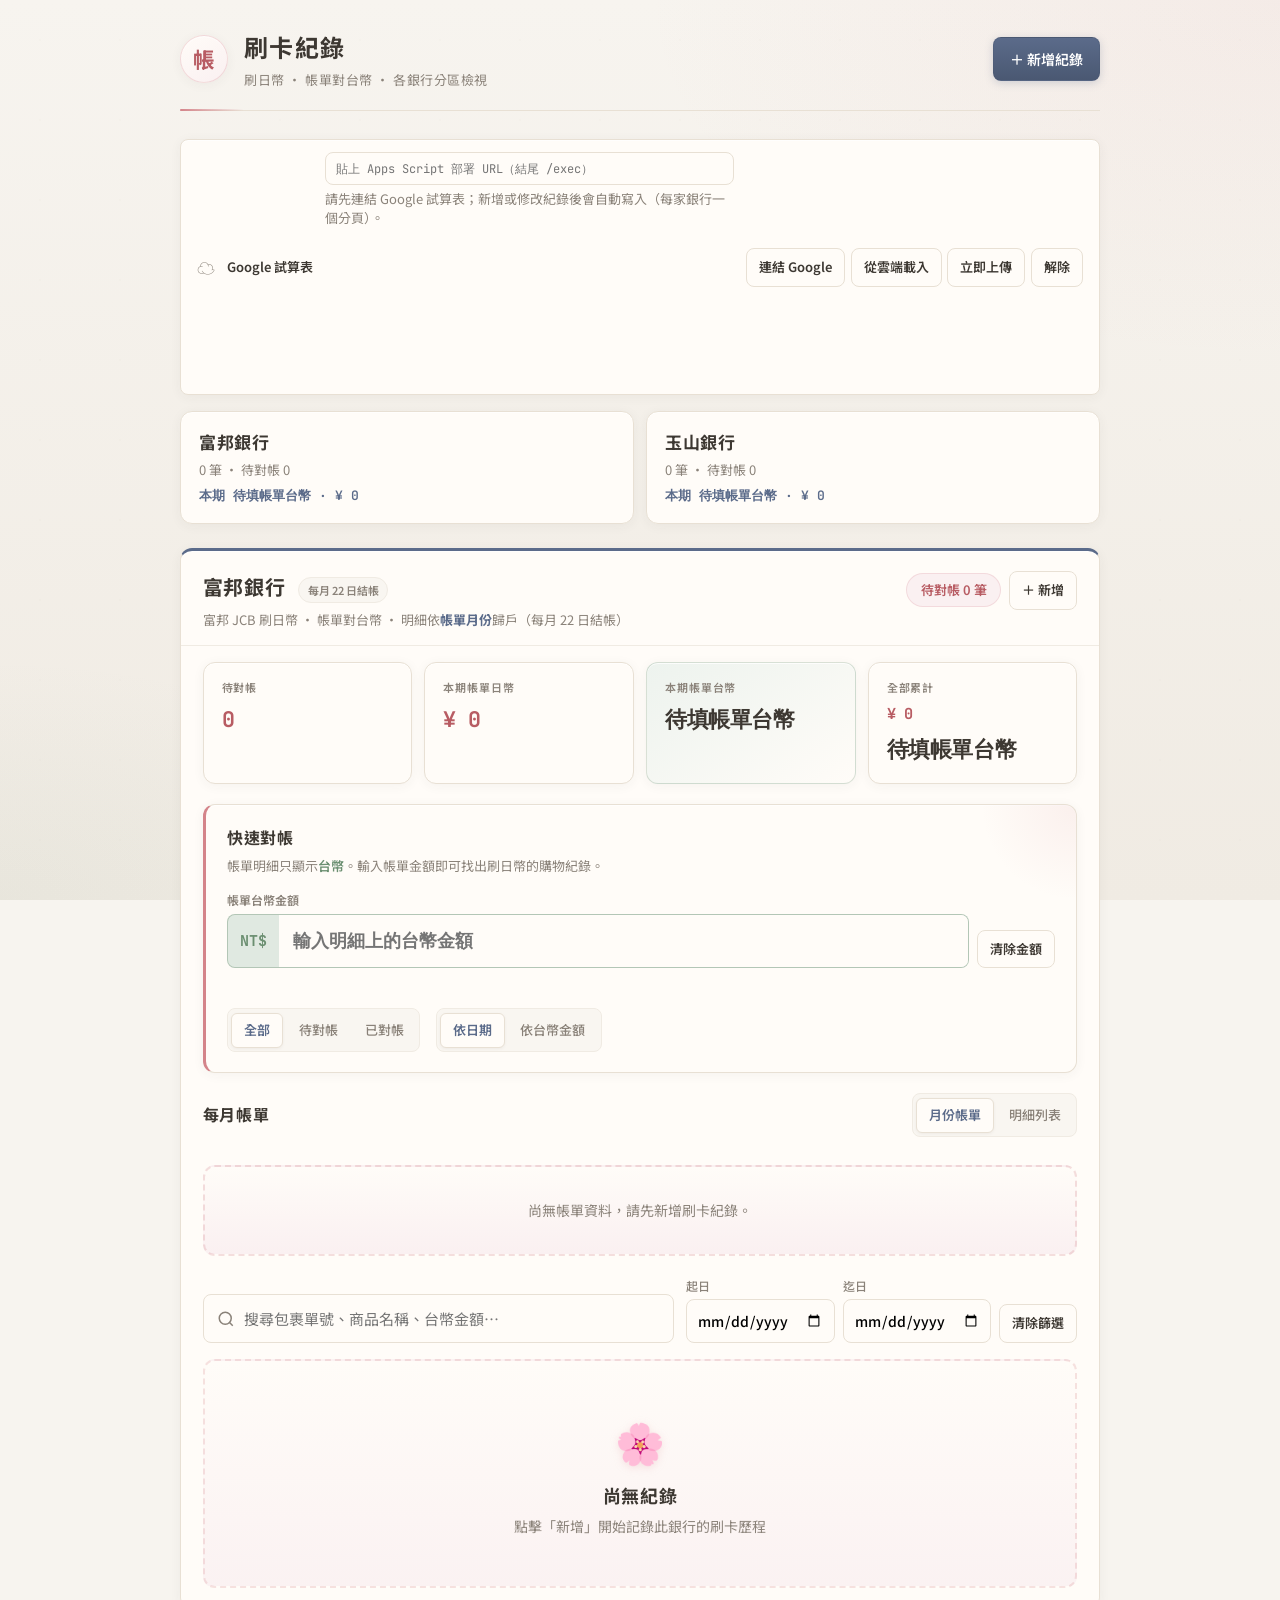
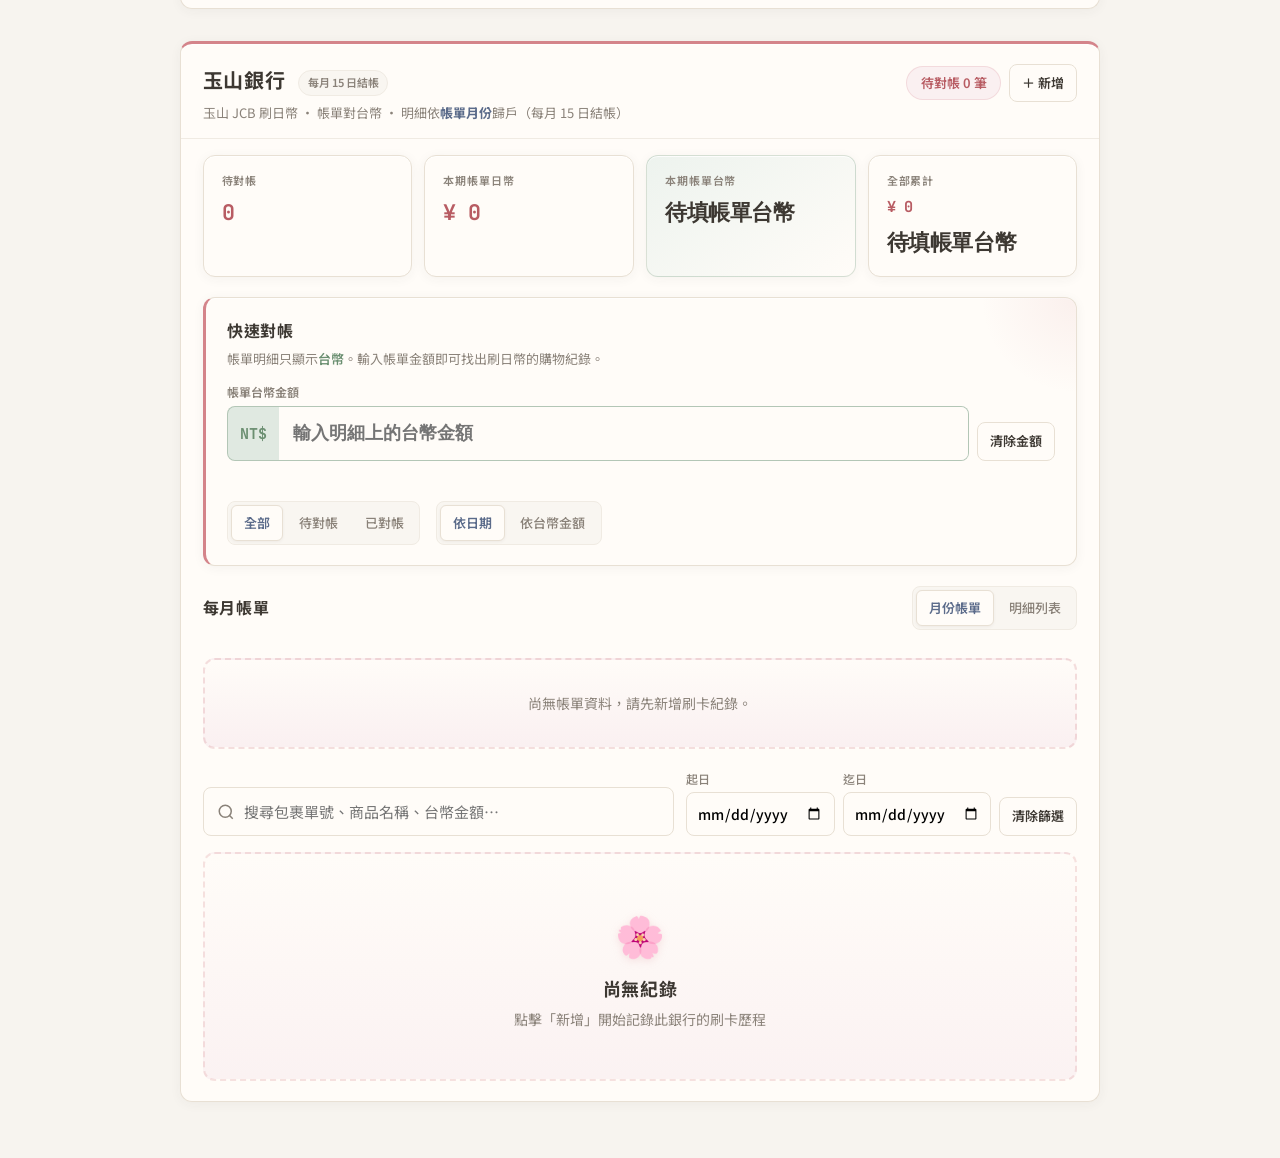
==== commit 156ed08b: "Add files via upload" ====
--- a/index.html
+++ b/index.html
@@ -79,6 +79,16 @@
             <span>商品名稱</span><span>數量</span><span>日幣金額</span><span></span>
           </div>
           <div class="products-list" id="productsList"></div>
+          <div class="shipping-field">
+            <label class="shipping-toggle">
+              <input type="checkbox" id="hasShippingJpy" />
+              <span>有付運費</span>
+            </label>
+            <label class="field field--shipping" id="shippingField" hidden>
+              <span class="field__label">運費 ¥</span>
+              <input type="number" id="shippingJpy" class="field__input" placeholder="0" min="0" step="1" value="0" inputmode="numeric" />
+            </label>
+          </div>
           <fieldset class="deductions-field">
             <legend class="deductions-field__legend">折抵（選填，自動從日幣合計扣除）</legend>
             <div class="field-row field-row--deductions">
@@ -100,7 +110,7 @@
             <span class="field__label"><span class="currency-badge currency-badge--twd">NT$</span> 台幣金額（帳單明細）</span>
             <input type="number" id="amountTwd" class="field__input" placeholder="收到帳單後填入，可先留空" min="0" step="1" />
           </label>
-          <p class="amount-group__hint">日幣＝商品加總 − 積分 − 優惠券；台幣等帳單出來再填。</p>
+          <p class="amount-group__hint">日幣＝商品加總 ＋ 運費 − 積分 − 優惠券；台幣等帳單出來再填。</p>
         </fieldset>
         <div class="field-row">
           <label class="field">
--- a/css/style.css
+++ b/css/style.css
@@ -72,7 +72,7 @@
 }
 
 .app {
-  max-width: 920px;
+  max-width: 960px;
   margin: 0 auto;
   padding: 1.75rem 1.25rem 3.5rem;
 }
@@ -148,49 +148,180 @@
   gap: 0.5rem;
 }
 
-/* Bank switcher */
-.bank-switcher {
-  display: flex;
-  flex-wrap: wrap;
-  gap: 0.5rem;
-  margin-bottom: 1.25rem;
-  padding: 0.3rem;
+/* Bank overview & panels */
+.bank-overview {
+  display: grid;
+  grid-template-columns: repeat(auto-fit, minmax(220px, 1fr));
+  gap: 0.75rem;
+  margin-bottom: 1.5rem;
+}
+
+.bank-overview-card {
+  display: flex;
+  flex-direction: column;
+  gap: 0.3rem;
+  padding: 1rem 1.125rem;
   background: var(--surface);
   border: 1px solid var(--border);
   border-radius: var(--radius);
   box-shadow: var(--shadow-card);
-}
-
-.bank-tab {
-  flex: 1 1 auto;
-  min-width: 7rem;
-  padding: 0.625rem 1rem;
-  border: 1px solid transparent;
-  border-radius: var(--radius-sm);
-  background: transparent;
-  font-family: var(--font);
-  font-size: 0.9375rem;
-  font-weight: 600;
-  color: var(--text-muted);
-  cursor: pointer;
-  transition: background 0.2s, color 0.2s, border-color 0.2s, transform 0.15s;
-}
-
-.bank-tab:hover {
+  text-decoration: none;
+  color: inherit;
+  transition: transform 0.2s, box-shadow 0.2s, border-color 0.2s;
+}
+
+.bank-overview-card:hover {
+  transform: translateY(-2px);
+  box-shadow: var(--shadow);
+  border-color: rgba(212, 132, 138, 0.35);
+}
+
+.bank-overview-card__name {
+  font-family: var(--font-jp);
+  font-size: 1.0625rem;
+  font-weight: 700;
+  letter-spacing: 0.04em;
+}
+
+.bank-overview-card__meta {
+  font-size: 0.8125rem;
+  color: var(--text-muted);
+}
+
+.bank-overview-card__amounts {
+  font-family: var(--mono);
+  font-size: 0.8125rem;
+  font-weight: 600;
+  color: var(--indigo);
+}
+
+.bank-panels {
+  display: flex;
+  flex-direction: column;
+  gap: 2rem;
+}
+
+.bank-panel {
+  background: var(--surface);
+  border: 1px solid var(--border);
+  border-radius: var(--radius);
+  box-shadow: var(--shadow-card);
+  overflow: hidden;
+  scroll-margin-top: 1rem;
+}
+
+.bank-panel[data-bank="fubon"] {
+  border-top: 3px solid var(--indigo);
+}
+
+.bank-panel[data-bank="esun"] {
+  border-top: 3px solid var(--sakura);
+}
+
+.bank-panel__head {
+  display: flex;
+  flex-wrap: wrap;
+  align-items: flex-start;
+  justify-content: space-between;
+  gap: 0.75rem 1rem;
+  padding: 1.25rem 1.35rem 1rem;
+  border-bottom: 1px solid var(--border-soft);
+}
+
+.bank-panel__head-main {
+  flex: 1;
+  min-width: 200px;
+}
+
+.bank-panel__head-actions {
+  display: flex;
+  flex-wrap: wrap;
+  align-items: center;
+  gap: 0.5rem;
+}
+
+.bank-panel__title {
+  margin: 0;
+  font-family: var(--font-jp);
+  font-size: 1.25rem;
+  font-weight: 700;
+  letter-spacing: 0.04em;
+  display: inline;
+}
+
+.bank-panel__cycle {
+  display: inline-block;
+  margin-left: 0.5rem;
+  font-size: 0.6875rem;
+  font-weight: 600;
+  color: var(--text-muted);
   background: var(--surface-2);
-  color: var(--text);
-}
-
-.bank-tab--active {
-  background: var(--indigo-soft);
-  border-color: rgba(91, 107, 138, 0.2);
+  padding: 0.2rem 0.55rem;
+  border-radius: var(--radius-pill);
+  border: 1px solid var(--border-soft);
+  vertical-align: middle;
+}
+
+.bank-panel__desc {
+  margin: 0.4rem 0 0;
+  font-size: 0.8125rem;
+  color: var(--text-muted);
+  line-height: 1.5;
+}
+
+.bank-panel__desc strong {
   color: var(--indigo);
-  box-shadow: 0 1px 0 rgba(255, 255, 255, 0.6) inset;
-}
-
-.bank-tab:focus-visible {
-  outline: 2px solid var(--sakura);
-  outline-offset: 2px;
+}
+
+.bank-panel__pending {
+  font-size: 0.8125rem;
+  font-weight: 600;
+  color: var(--sakura-deep);
+  background: var(--sakura-soft);
+  padding: 0.35rem 0.85rem;
+  border-radius: var(--radius-pill);
+  white-space: nowrap;
+  border: 1px solid rgba(212, 132, 138, 0.2);
+}
+
+.bank-panel__stats {
+  margin: 1rem 1.35rem 0;
+}
+
+.bank-panel__reconcile {
+  margin: 1rem 1.35rem 0;
+}
+
+.bank-panel__bills {
+  margin: 1rem 1.35rem 0;
+}
+
+.bank-panel__bills .monthly-bills__head {
+  display: flex;
+  flex-wrap: wrap;
+  align-items: center;
+  justify-content: space-between;
+  gap: 0.75rem;
+  margin-bottom: 0.875rem;
+}
+
+.bank-panel__bills .monthly-bills__title {
+  margin: 0;
+  font-family: var(--font-jp);
+  font-size: 1rem;
+  font-weight: 700;
+}
+
+.bank-panel__toolbar {
+  margin: 1rem 1.35rem 0;
+}
+
+.bank-panel__records {
+  margin: 0 1.35rem 1.25rem;
+}
+
+.bank-panel .reconcile__title {
+  font-size: 1rem;
 }
 
 .field--bank {
